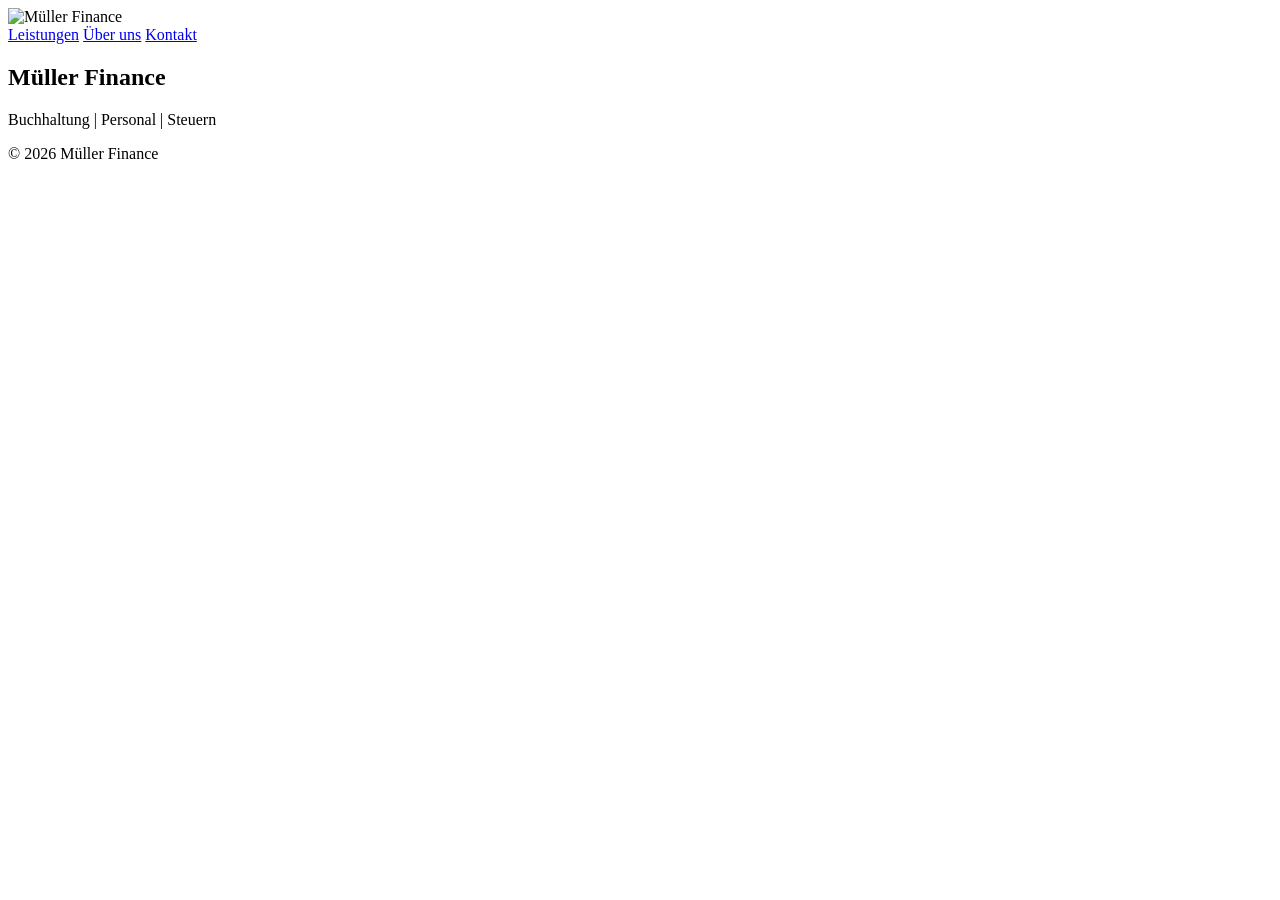
==== index.html @ 6c6776de "Add files via upload" ====
<!DOCTYPE html>
<html lang="de">
<head>
<meta charset="UTF-8">
<meta name="viewport" content="width=device-width, initial-scale=1.0">
<title>Müller Finance</title>
<link rel="stylesheet" href="css/style.css">
<script defer src="js/script.js"></script>
</head>
<body>
<header class="navbar">
  <div class="container">
    <img src="images/logo.png" class="logo" alt="Müller Finance">
    <nav>
      <a href="#leistungen">Leistungen</a>
      <a href="#ueber">Über uns</a>
      <a href="#kontakt">Kontakt</a>
    </nav>
  </div>
</header>

<section class="hero">
  <h1>Müller Finance</h1>
  <p>Buchhaltung | Personal | Steuern</p>
</section>

<footer>
  © 2026 Müller Finance
</footer>
</body>
</html>
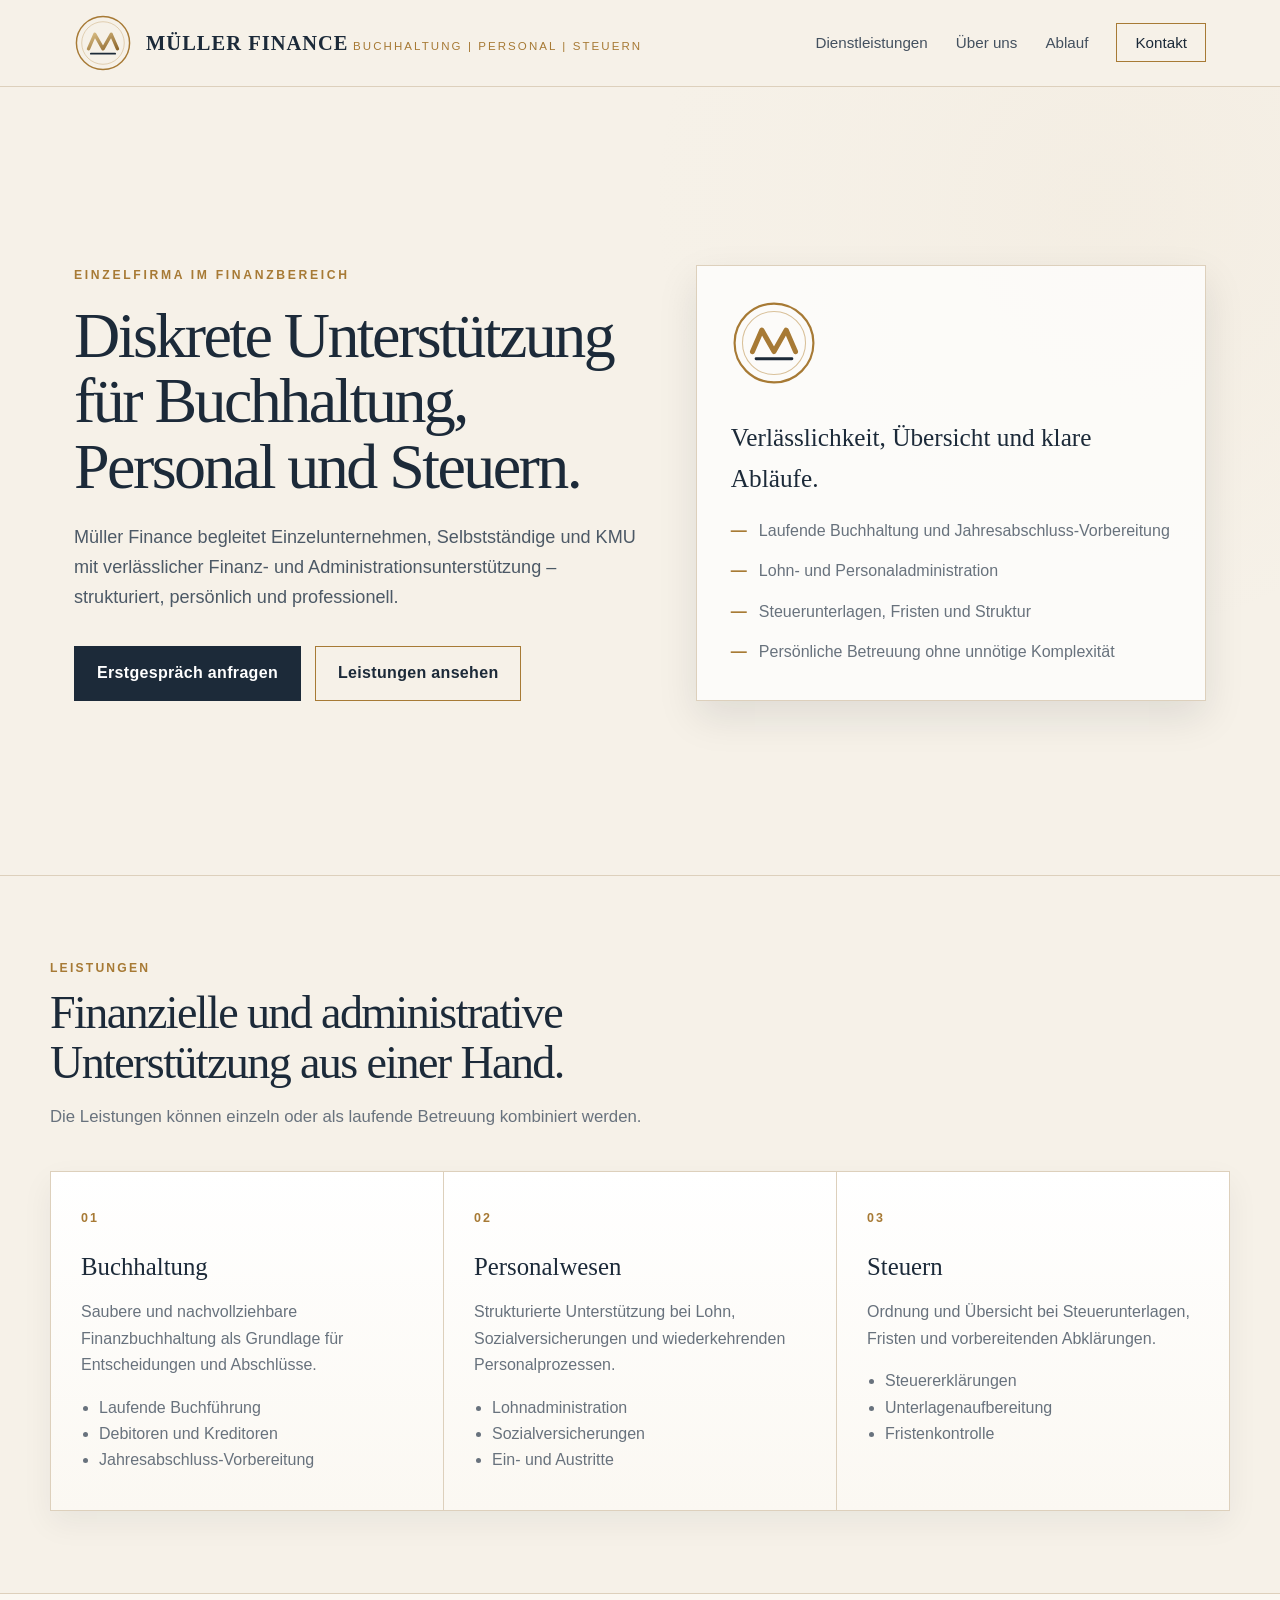
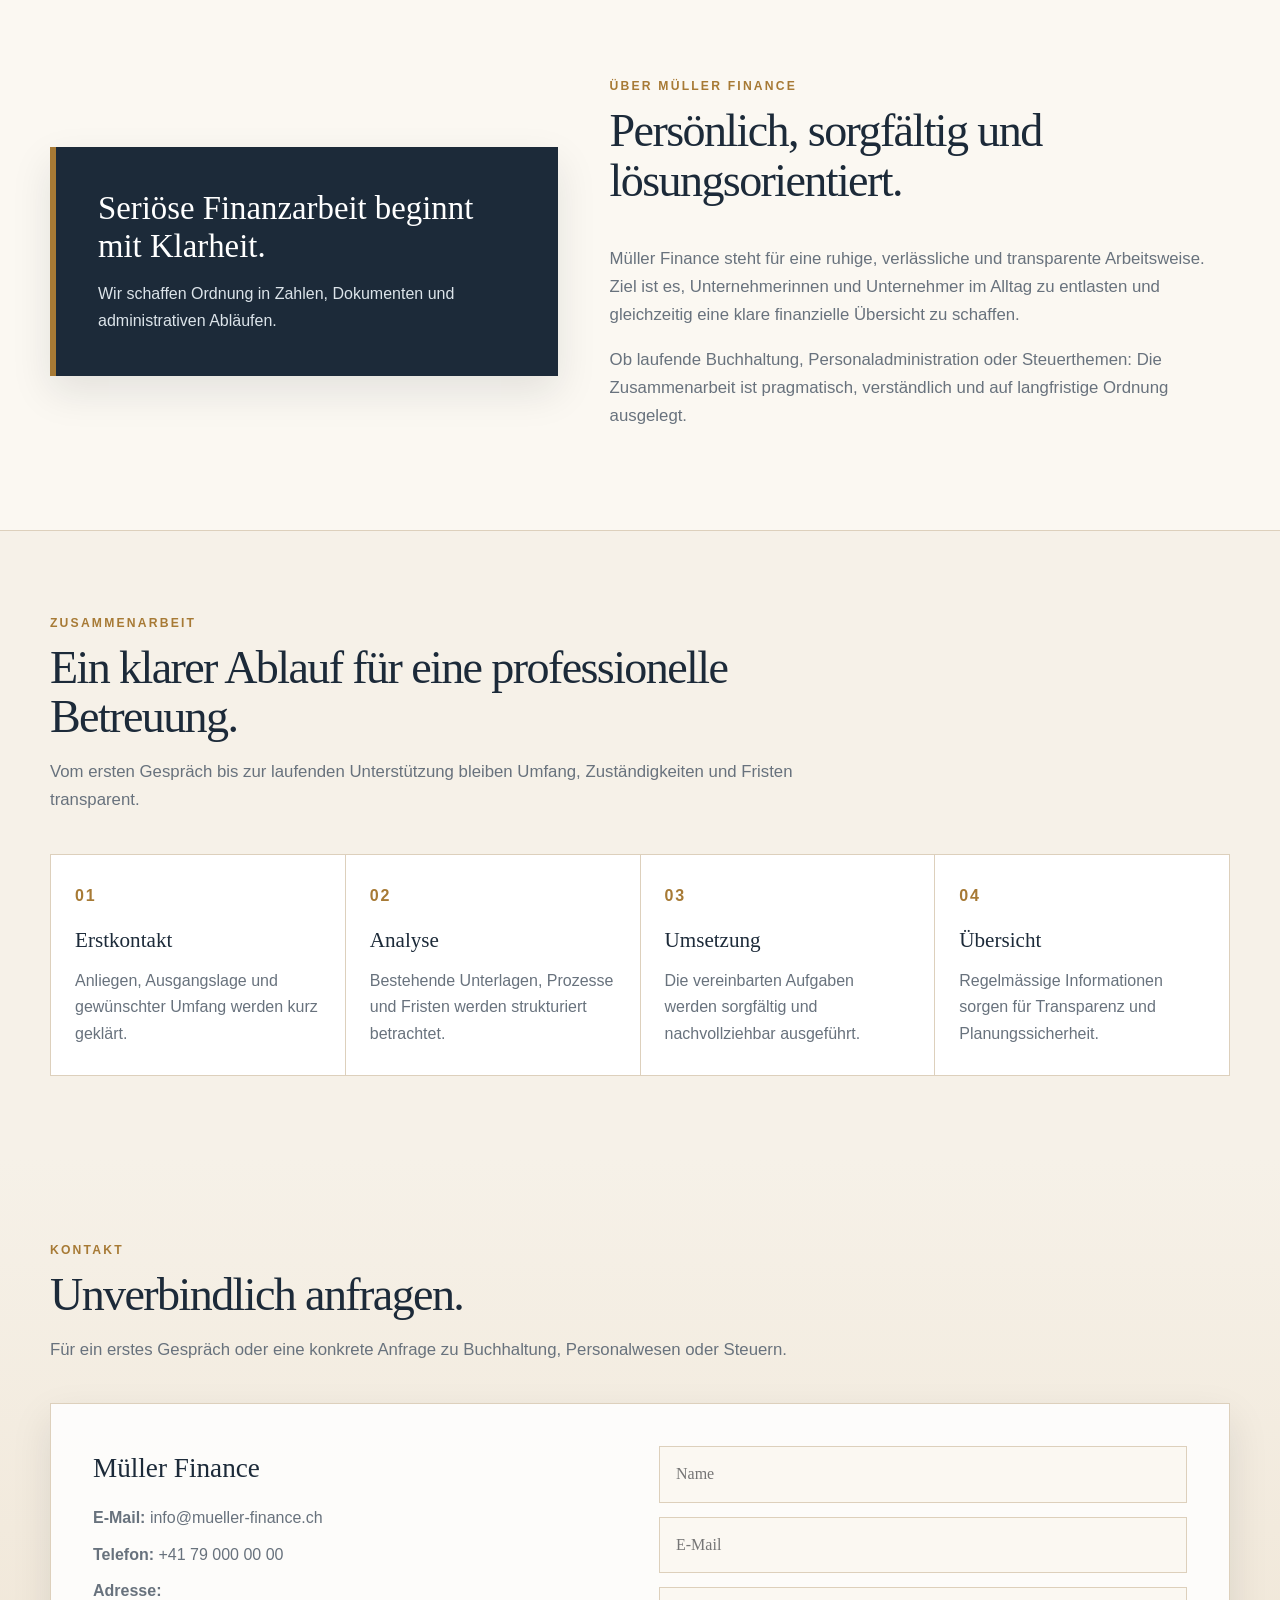
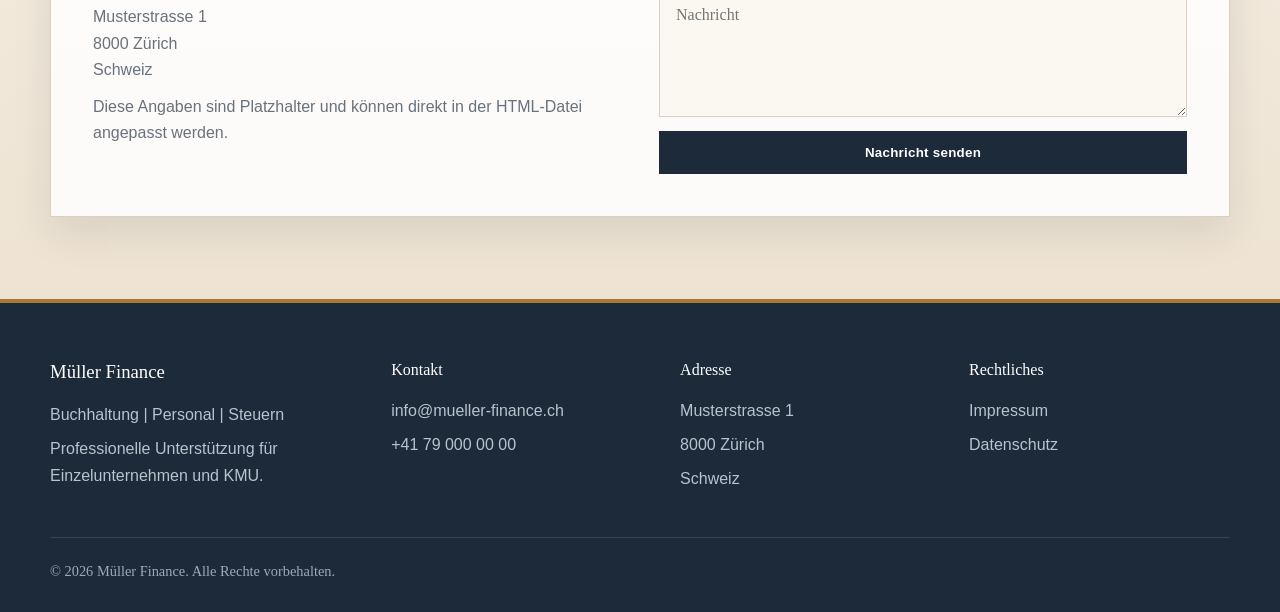
==== commit a8a0e5bb: "Add files via upload" ====
--- a/index.html
+++ b/index.html
@@ -1,31 +1,818 @@
 <!DOCTYPE html>
-<html lang="de">
+<html lang="de-CH">
 <head>
-<meta charset="UTF-8">
-<meta name="viewport" content="width=device-width, initial-scale=1.0">
-<title>Müller Finance</title>
-<link rel="stylesheet" href="css/style.css">
-<script defer src="js/script.js"></script>
+  <meta charset="UTF-8" />
+  <meta name="viewport" content="width=device-width, initial-scale=1.0" />
+  <title>Müller Finance | Buchhaltung · Personal · Steuern</title>
+  <meta name="description" content="Müller Finance unterstützt Einzelunternehmen und KMU in Buchhaltung, Personalwesen und Steuern." />
+  <style>
+    :root {
+      --paper: #f6f1e8;
+      --paper-2: #fbf8f2;
+      --ink: #18212b;
+      --muted: #68727d;
+      --gold: #a77a35;
+      --gold-soft: #d9c19a;
+      --line: #ddd0bc;
+      --white: #ffffff;
+      --navy: #1c2a39;
+      --shadow: 0 16px 38px rgba(24, 33, 43, 0.10);
+      --radius: 6px;
+    }
+
+    * {
+      box-sizing: border-box;
+      margin: 0;
+      padding: 0;
+      scroll-behavior: smooth;
+    }
+
+    body {
+      font-family: Georgia, "Times New Roman", serif;
+      background: var(--paper);
+      color: var(--ink);
+      line-height: 1.65;
+    }
+
+    p, a, li, input, textarea, button {
+      font-family: "Segoe UI", Arial, sans-serif;
+    }
+
+    a {
+      color: inherit;
+      text-decoration: none;
+    }
+
+    header {
+      position: sticky;
+      top: 0;
+      z-index: 1000;
+      background: rgba(246, 241, 232, 0.95);
+      backdrop-filter: blur(10px);
+      border-bottom: 1px solid var(--line);
+    }
+
+    .nav {
+      max-width: 1180px;
+      margin: 0 auto;
+      padding: 14px 24px;
+      display: flex;
+      align-items: center;
+      justify-content: space-between;
+      gap: 30px;
+    }
+
+    .brand {
+      display: flex;
+      align-items: center;
+      gap: 14px;
+      min-width: 245px;
+    }
+
+    .brand svg {
+      width: 58px;
+      height: 58px;
+      flex: 0 0 auto;
+    }
+
+    .brand-text {
+      line-height: 1.1;
+    }
+
+    .brand-title {
+      font-size: 1.28rem;
+      font-weight: 600;
+      letter-spacing: 0.05em;
+      color: var(--navy);
+      text-transform: uppercase;
+      font-family: Georgia, "Times New Roman", serif;
+    }
+
+    .brand-subtitle {
+      margin-top: 4px;
+      font-size: 0.72rem;
+      letter-spacing: 0.18em;
+      color: var(--gold);
+      text-transform: uppercase;
+    }
+
+    nav ul {
+      list-style: none;
+      display: flex;
+      align-items: center;
+      gap: 28px;
+      color: #44515f;
+      font-weight: 500;
+      font-size: 0.95rem;
+    }
+
+    nav a {
+      padding: 8px 0;
+      border-bottom: 1px solid transparent;
+    }
+
+    nav a:hover {
+      color: var(--gold);
+      border-bottom-color: var(--gold);
+    }
+
+    .nav-cta {
+      border: 1px solid var(--gold);
+      color: var(--navy);
+      padding: 10px 18px;
+      border-radius: 0;
+    }
+
+    .nav-cta:hover {
+      background: var(--navy);
+      color: var(--white);
+      border-color: var(--navy);
+    }
+
+    .hero {
+      position: relative;
+      border-bottom: 1px solid var(--line);
+      background:
+        linear-gradient(90deg, rgba(246,241,232,1) 0%, rgba(246,241,232,.92) 48%, rgba(246,241,232,.78) 100%),
+        radial-gradient(circle at 85% 15%, rgba(167,122,53,.16), transparent 34%);
+    }
+
+    .hero-inner {
+      max-width: 1180px;
+      margin: 0 auto;
+      padding: 96px 24px 92px;
+      display: grid;
+      grid-template-columns: 1.05fr 0.95fr;
+      gap: 58px;
+      align-items: center;
+    }
+
+    .eyebrow {
+      color: var(--gold);
+      font-weight: 700;
+      letter-spacing: 0.22em;
+      text-transform: uppercase;
+      font-size: 0.76rem;
+      margin-bottom: 18px;
+      font-family: "Segoe UI", Arial, sans-serif;
+    }
+
+    h1 {
+      font-size: clamp(2.7rem, 5vw, 4.9rem);
+      line-height: 1.02;
+      margin-bottom: 24px;
+      letter-spacing: -0.04em;
+      font-weight: 500;
+      color: var(--navy);
+    }
+
+    .lead {
+      max-width: 650px;
+      color: #4c5966;
+      font-size: 1.13rem;
+      margin-bottom: 34px;
+    }
+
+    .actions {
+      display: flex;
+      gap: 14px;
+      flex-wrap: wrap;
+    }
+
+    .btn {
+      display: inline-flex;
+      align-items: center;
+      justify-content: center;
+      padding: 13px 22px;
+      font-weight: 700;
+      border: 1px solid transparent;
+      transition: all 0.2s ease;
+      letter-spacing: 0.02em;
+      cursor: pointer;
+    }
+
+    .btn-primary {
+      background: var(--navy);
+      color: var(--white);
+      border-color: var(--navy);
+    }
+
+    .btn-primary:hover {
+      background: #111923;
+      transform: translateY(-1px);
+    }
+
+    .btn-secondary {
+      border-color: var(--gold);
+      color: var(--navy);
+      background: transparent;
+    }
+
+    .btn-secondary:hover {
+      background: rgba(167, 122, 53, 0.10);
+      transform: translateY(-1px);
+    }
+
+    .credential-card {
+      background: rgba(255,255,255,0.74);
+      border: 1px solid var(--line);
+      padding: 34px;
+      box-shadow: var(--shadow);
+    }
+
+    .credential-card .small-logo {
+      width: 86px;
+      height: 86px;
+      margin-bottom: 22px;
+    }
+
+    .credential-card h2 {
+      font-size: 1.58rem;
+      font-weight: 500;
+      color: var(--navy);
+      margin-bottom: 18px;
+    }
+
+    .check-list {
+      list-style: none;
+      display: grid;
+      gap: 14px;
+    }
+
+    .check-list li {
+      display: flex;
+      gap: 12px;
+      color: var(--muted);
+    }
+
+    .check-list li::before {
+      content: "—";
+      color: var(--gold);
+      font-weight: 800;
+    }
+
+    section {
+      padding: 82px 24px;
+    }
+
+    .container {
+      max-width: 1180px;
+      margin: 0 auto;
+    }
+
+    .section-title {
+      max-width: 760px;
+      margin-bottom: 40px;
+    }
+
+    .section-label {
+      color: var(--gold);
+      text-transform: uppercase;
+      letter-spacing: 0.18em;
+      font-size: 0.76rem;
+      font-weight: 700;
+      font-family: "Segoe UI", Arial, sans-serif;
+      margin-bottom: 10px;
+    }
+
+    .section-title h2 {
+      font-size: clamp(2.1rem, 3.6vw, 3.35rem);
+      line-height: 1.08;
+      margin-bottom: 16px;
+      letter-spacing: -0.035em;
+      font-weight: 500;
+      color: var(--navy);
+    }
+
+    .section-title p {
+      color: var(--muted);
+      font-size: 1.05rem;
+    }
+
+    .services {
+      display: grid;
+      grid-template-columns: repeat(3, 1fr);
+      border-top: 1px solid var(--line);
+      border-left: 1px solid var(--line);
+      background: var(--white);
+      box-shadow: 0 12px 30px rgba(24, 33, 43, 0.06);
+    }
+
+    .service-card {
+      padding: 36px 30px;
+      min-height: 285px;
+      border-right: 1px solid var(--line);
+      border-bottom: 1px solid var(--line);
+      background: linear-gradient(180deg, #fff, #fbf8f2);
+    }
+
+    .service-number {
+      font-family: "Segoe UI", Arial, sans-serif;
+      color: var(--gold);
+      font-weight: 800;
+      letter-spacing: 0.16em;
+      font-size: 0.78rem;
+      margin-bottom: 18px;
+    }
+
+    .service-card h3 {
+      font-size: 1.55rem;
+      font-weight: 500;
+      margin-bottom: 12px;
+      color: var(--navy);
+    }
+
+    .service-card p {
+      color: var(--muted);
+      margin-bottom: 16px;
+    }
+
+    .service-card ul {
+      padding-left: 18px;
+      color: var(--muted);
+    }
+
+    .about {
+      background: var(--paper-2);
+      border-top: 1px solid var(--line);
+      border-bottom: 1px solid var(--line);
+    }
+
+    .about-grid {
+      display: grid;
+      grid-template-columns: 0.9fr 1.1fr;
+      gap: 52px;
+      align-items: center;
+    }
+
+    .quote-box {
+      background: var(--navy);
+      color: var(--white);
+      padding: 42px;
+      box-shadow: var(--shadow);
+      border-left: 6px solid var(--gold);
+    }
+
+    .quote-box strong {
+      display: block;
+      font-size: 2.05rem;
+      line-height: 1.16;
+      margin-bottom: 16px;
+      font-weight: 500;
+    }
+
+    .quote-box p {
+      color: #dce4ea;
+    }
+
+    .about-text p {
+      color: var(--muted);
+      margin-bottom: 18px;
+      font-size: 1.05rem;
+    }
+
+    .process-grid {
+      display: grid;
+      grid-template-columns: repeat(4, 1fr);
+      gap: 0;
+      border-top: 1px solid var(--line);
+      border-left: 1px solid var(--line);
+      background: var(--white);
+    }
+
+    .step {
+      border-right: 1px solid var(--line);
+      border-bottom: 1px solid var(--line);
+      padding: 28px 24px;
+      background: var(--white);
+    }
+
+    .step-number {
+      color: var(--gold);
+      font-weight: 800;
+      margin-bottom: 14px;
+      letter-spacing: 0.12em;
+      font-family: "Segoe UI", Arial, sans-serif;
+    }
+
+    .step h3 {
+      font-weight: 500;
+      color: var(--navy);
+      margin-bottom: 10px;
+      font-size: 1.32rem;
+    }
+
+    .step p {
+      color: var(--muted);
+    }
+
+    .contact {
+      background: linear-gradient(180deg, var(--paper), #eee3d2);
+    }
+
+    .contact-card {
+      background: rgba(255,255,255,0.86);
+      border: 1px solid var(--line);
+      padding: 42px;
+      display: grid;
+      grid-template-columns: 1fr 1fr;
+      gap: 38px;
+      box-shadow: var(--shadow);
+    }
+
+    .contact-card h3 {
+      font-weight: 500;
+      color: var(--navy);
+      font-size: 1.7rem;
+      margin-bottom: 14px;
+    }
+
+    .contact-card p {
+      color: var(--muted);
+      margin-bottom: 10px;
+    }
+
+    form {
+      display: grid;
+      gap: 14px;
+    }
+
+    input, textarea {
+      width: 100%;
+      padding: 14px 16px;
+      border: 1px solid var(--line);
+      font: inherit;
+      background: var(--paper-2);
+      color: var(--ink);
+    }
+
+    textarea {
+      min-height: 130px;
+      resize: vertical;
+    }
+
+    footer {
+      background: var(--navy);
+      color: #d7dee6;
+      padding: 54px 24px 28px;
+      border-top: 4px solid var(--gold);
+    }
+
+    .footer-grid {
+      max-width: 1180px;
+      margin: 0 auto;
+      display: grid;
+      grid-template-columns: 1.2fr 1fr 1fr 1fr;
+      gap: 28px;
+    }
+
+    footer h3, footer h4 {
+      color: var(--white);
+      margin-bottom: 14px;
+      font-weight: 500;
+    }
+
+    footer p, footer a {
+      color: #b9c3ce;
+      display: block;
+      margin-bottom: 8px;
+    }
+
+    footer a:hover {
+      color: var(--gold-soft);
+    }
+
+    .footer-bottom {
+      max-width: 1180px;
+      margin: 36px auto 0;
+      padding-top: 22px;
+      border-top: 1px solid rgba(255,255,255,0.12);
+      color: #9faab5;
+      font-size: 0.9rem;
+    }
+
+    .legal-modal {
+      display: none;
+      position: fixed;
+      inset: 0;
+      background: rgba(24,33,43,0.62);
+      z-index: 2000;
+      align-items: center;
+      justify-content: center;
+      padding: 24px;
+    }
+
+    .legal-modal.active {
+      display: flex;
+    }
+
+    .legal-content {
+      max-width: 760px;
+      max-height: 80vh;
+      overflow: auto;
+      background: var(--paper-2);
+      border: 1px solid var(--line);
+      padding: 36px;
+      box-shadow: var(--shadow);
+    }
+
+    .legal-content h2 {
+      color: var(--navy);
+      font-weight: 500;
+      margin-bottom: 16px;
+    }
+
+    .legal-content p {
+      color: var(--muted);
+      margin-bottom: 12px;
+    }
+
+    @media (max-width: 900px) {
+      .nav {
+        align-items: flex-start;
+        flex-direction: column;
+      }
+
+      nav ul {
+        flex-wrap: wrap;
+        gap: 14px;
+      }
+
+      .hero-inner,
+      .about-grid,
+      .contact-card,
+      .footer-grid {
+        grid-template-columns: 1fr;
+      }
+
+      .services,
+      .process-grid {
+        grid-template-columns: 1fr;
+      }
+
+      .hero-inner {
+        padding-top: 58px;
+      }
+    }
+  </style>
 </head>
 <body>
-<header class="navbar">
-  <div class="container">
-    <img src="images/logo.png" class="logo" alt="Müller Finance">
-    <nav>
-      <a href="#leistungen">Leistungen</a>
-      <a href="#ueber">Über uns</a>
-      <a href="#kontakt">Kontakt</a>
-    </nav>
+  <header>
+    <div class="nav">
+      <a class="brand" href="#top" aria-label="Müller Finance Startseite">
+        <svg viewBox="0 0 120 120" role="img" aria-label="Müller Finance Logo">
+          <defs>
+            <linearGradient id="goldGradient" x1="0" x2="1" y1="0" y2="1">
+              <stop offset="0%" stop-color="#d8bc83"/>
+              <stop offset="100%" stop-color="#8e672d"/>
+            </linearGradient>
+          </defs>
+          <circle cx="60" cy="60" r="55" fill="none" stroke="#a77a35" stroke-width="3"/>
+          <circle cx="60" cy="60" r="44" fill="none" stroke="#d9c19a" stroke-width="1.5"/>
+          <path d="M30 72 L43 42 L60 72 L77 42 L90 72" fill="none" stroke="url(#goldGradient)" stroke-width="7" stroke-linecap="round" stroke-linejoin="round"/>
+          <path d="M35 82 H85" stroke="#1c2a39" stroke-width="4" stroke-linecap="round"/>
+        </svg>
+        <span class="brand-text">
+          <span class="brand-title">Müller Finance</span>
+          <span class="brand-subtitle">Buchhaltung | Personal | Steuern</span>
+        </span>
+      </a>
+
+      <nav aria-label="Hauptnavigation">
+        <ul>
+          <li><a href="#dienstleistungen">Dienstleistungen</a></li>
+          <li><a href="#ueber-uns">Über uns</a></li>
+          <li><a href="#ablauf">Ablauf</a></li>
+          <li><a class="nav-cta" href="#kontakt">Kontakt</a></li>
+        </ul>
+      </nav>
+    </div>
+  </header>
+
+  <main id="top">
+    <section class="hero">
+      <div class="hero-inner">
+        <div>
+          <div class="eyebrow">Einzelfirma im Finanzbereich</div>
+          <h1>Diskrete Unterstützung für Buchhaltung, Personal und Steuern.</h1>
+          <p class="lead">
+            Müller Finance begleitet Einzelunternehmen, Selbstständige und KMU mit verlässlicher
+            Finanz- und Administrationsunterstützung – strukturiert, persönlich und professionell.
+          </p>
+          <div class="actions">
+            <a class="btn btn-primary" href="#kontakt">Erstgespräch anfragen</a>
+            <a class="btn btn-secondary" href="#dienstleistungen">Leistungen ansehen</a>
+          </div>
+        </div>
+
+        <aside class="credential-card">
+          <svg class="small-logo" viewBox="0 0 120 120" aria-hidden="true">
+            <circle cx="60" cy="60" r="55" fill="none" stroke="#a77a35" stroke-width="3"/>
+            <circle cx="60" cy="60" r="44" fill="none" stroke="#d9c19a" stroke-width="1.5"/>
+            <path d="M30 72 L43 42 L60 72 L77 42 L90 72" fill="none" stroke="#a77a35" stroke-width="7" stroke-linecap="round" stroke-linejoin="round"/>
+            <path d="M35 82 H85" stroke="#1c2a39" stroke-width="4" stroke-linecap="round"/>
+          </svg>
+          <h2>Verlässlichkeit, Übersicht und klare Abläufe.</h2>
+          <ul class="check-list">
+            <li>Laufende Buchhaltung und Jahresabschluss-Vorbereitung</li>
+            <li>Lohn- und Personaladministration</li>
+            <li>Steuerunterlagen, Fristen und Struktur</li>
+            <li>Persönliche Betreuung ohne unnötige Komplexität</li>
+          </ul>
+        </aside>
+      </div>
+    </section>
+
+    <section id="dienstleistungen">
+      <div class="container">
+        <div class="section-title">
+          <div class="section-label">Leistungen</div>
+          <h2>Finanzielle und administrative Unterstützung aus einer Hand.</h2>
+          <p>Die Leistungen können einzeln oder als laufende Betreuung kombiniert werden.</p>
+        </div>
+
+        <div class="services">
+          <article class="service-card">
+            <div class="service-number">01</div>
+            <h3>Buchhaltung</h3>
+            <p>Saubere und nachvollziehbare Finanzbuchhaltung als Grundlage für Entscheidungen und Abschlüsse.</p>
+            <ul>
+              <li>Laufende Buchführung</li>
+              <li>Debitoren und Kreditoren</li>
+              <li>Jahresabschluss-Vorbereitung</li>
+            </ul>
+          </article>
+
+          <article class="service-card">
+            <div class="service-number">02</div>
+            <h3>Personalwesen</h3>
+            <p>Strukturierte Unterstützung bei Lohn, Sozialversicherungen und wiederkehrenden Personalprozessen.</p>
+            <ul>
+              <li>Lohnadministration</li>
+              <li>Sozialversicherungen</li>
+              <li>Ein- und Austritte</li>
+            </ul>
+          </article>
+
+          <article class="service-card">
+            <div class="service-number">03</div>
+            <h3>Steuern</h3>
+            <p>Ordnung und Übersicht bei Steuerunterlagen, Fristen und vorbereitenden Abklärungen.</p>
+            <ul>
+              <li>Steuererklärungen</li>
+              <li>Unterlagenaufbereitung</li>
+              <li>Fristenkontrolle</li>
+            </ul>
+          </article>
+        </div>
+      </div>
+    </section>
+
+    <section id="ueber-uns" class="about">
+      <div class="container about-grid">
+        <div class="quote-box">
+          <strong>Seriöse Finanzarbeit beginnt mit Klarheit.</strong>
+          <p>Wir schaffen Ordnung in Zahlen, Dokumenten und administrativen Abläufen.</p>
+        </div>
+
+        <div class="about-text">
+          <div class="section-title">
+            <div class="section-label">Über Müller Finance</div>
+            <h2>Persönlich, sorgfältig und lösungsorientiert.</h2>
+          </div>
+          <p>
+            Müller Finance steht für eine ruhige, verlässliche und transparente Arbeitsweise.
+            Ziel ist es, Unternehmerinnen und Unternehmer im Alltag zu entlasten und gleichzeitig
+            eine klare finanzielle Übersicht zu schaffen.
+          </p>
+          <p>
+            Ob laufende Buchhaltung, Personaladministration oder Steuerthemen:
+            Die Zusammenarbeit ist pragmatisch, verständlich und auf langfristige Ordnung ausgelegt.
+          </p>
+        </div>
+      </div>
+    </section>
+
+    <section id="ablauf">
+      <div class="container">
+        <div class="section-title">
+          <div class="section-label">Zusammenarbeit</div>
+          <h2>Ein klarer Ablauf für eine professionelle Betreuung.</h2>
+          <p>Vom ersten Gespräch bis zur laufenden Unterstützung bleiben Umfang, Zuständigkeiten und Fristen transparent.</p>
+        </div>
+
+        <div class="process-grid">
+          <div class="step">
+            <div class="step-number">01</div>
+            <h3>Erstkontakt</h3>
+            <p>Anliegen, Ausgangslage und gewünschter Umfang werden kurz geklärt.</p>
+          </div>
+          <div class="step">
+            <div class="step-number">02</div>
+            <h3>Analyse</h3>
+            <p>Bestehende Unterlagen, Prozesse und Fristen werden strukturiert betrachtet.</p>
+          </div>
+          <div class="step">
+            <div class="step-number">03</div>
+            <h3>Umsetzung</h3>
+            <p>Die vereinbarten Aufgaben werden sorgfältig und nachvollziehbar ausgeführt.</p>
+          </div>
+          <div class="step">
+            <div class="step-number">04</div>
+            <h3>Übersicht</h3>
+            <p>Regelmässige Informationen sorgen für Transparenz und Planungssicherheit.</p>
+          </div>
+        </div>
+      </div>
+    </section>
+
+    <section id="kontakt" class="contact">
+      <div class="container">
+        <div class="section-title">
+          <div class="section-label">Kontakt</div>
+          <h2>Unverbindlich anfragen.</h2>
+          <p>Für ein erstes Gespräch oder eine konkrete Anfrage zu Buchhaltung, Personalwesen oder Steuern.</p>
+        </div>
+
+        <div class="contact-card">
+          <div>
+            <h3>Müller Finance</h3>
+            <p><strong>E-Mail:</strong> info@mueller-finance.ch</p>
+            <p><strong>Telefon:</strong> +41 79 000 00 00</p>
+            <p><strong>Adresse:</strong><br>Musterstrasse 1<br>8000 Zürich<br>Schweiz</p>
+            <p>Diese Angaben sind Platzhalter und können direkt in der HTML-Datei angepasst werden.</p>
+          </div>
+
+          <form onsubmit="event.preventDefault(); alert('Danke für deine Nachricht. In dieser lokalen Demo wird noch nichts versendet.');">
+            <input type="text" name="name" placeholder="Name" required />
+            <input type="email" name="email" placeholder="E-Mail" required />
+            <textarea name="message" placeholder="Nachricht" required></textarea>
+            <button class="btn btn-primary" type="submit">Nachricht senden</button>
+          </form>
+        </div>
+      </div>
+    </section>
+  </main>
+
+  <footer>
+    <div class="footer-grid">
+      <div>
+        <h3>Müller Finance</h3>
+        <p>Buchhaltung | Personal | Steuern</p>
+        <p>Professionelle Unterstützung für Einzelunternehmen und KMU.</p>
+      </div>
+
+      <div>
+        <h4>Kontakt</h4>
+        <p>info@mueller-finance.ch</p>
+        <p>+41 79 000 00 00</p>
+      </div>
+
+      <div>
+        <h4>Adresse</h4>
+        <p>Musterstrasse 1</p>
+        <p>8000 Zürich</p>
+        <p>Schweiz</p>
+      </div>
+
+      <div>
+        <h4>Rechtliches</h4>
+        <a href="#impressum" onclick="openLegal('Impressum')">Impressum</a>
+        <a href="#datenschutz" onclick="openLegal('Datenschutz')">Datenschutz</a>
+      </div>
+    </div>
+
+    <div class="footer-bottom">
+      © <span id="year"></span> Müller Finance. Alle Rechte vorbehalten.
+    </div>
+  </footer>
+
+  <div class="legal-modal" id="legalModal" onclick="closeLegal(event)">
+    <div class="legal-content">
+      <h2 id="legalTitle">Impressum</h2>
+      <p><strong>Müller Finance</strong><br>Musterstrasse 1<br>8000 Zürich<br>Schweiz</p>
+      <p><strong>Kontakt:</strong> info@mueller-finance.ch · +41 79 000 00 00</p>
+      <p>
+        Dies ist ein Platzhaltertext. Für die finale Veröffentlichung sollten Impressum und Datenschutz
+        an die effektiven Unternehmensdaten, eingesetzten Tools und rechtlichen Anforderungen angepasst werden.
+      </p>
+      <button class="btn btn-primary" onclick="document.getElementById('legalModal').classList.remove('active')">Schliessen</button>
+    </div>
   </div>
-</header>
-
-<section class="hero">
-  <h1>Müller Finance</h1>
-  <p>Buchhaltung | Personal | Steuern</p>
-</section>
-
-<footer>
-  © 2026 Müller Finance
-</footer>
+
+  <script>
+    document.getElementById("year").textContent = new Date().getFullYear();
+
+    function openLegal(type) {
+      document.getElementById("legalTitle").textContent = type;
+      document.getElementById("legalModal").classList.add("active");
+    }
+
+    function closeLegal(event) {
+      if (event.target.id === "legalModal") {
+        document.getElementById("legalModal").classList.remove("active");
+      }
+    }
+  </script>
 </body>
-</html>+</html>
